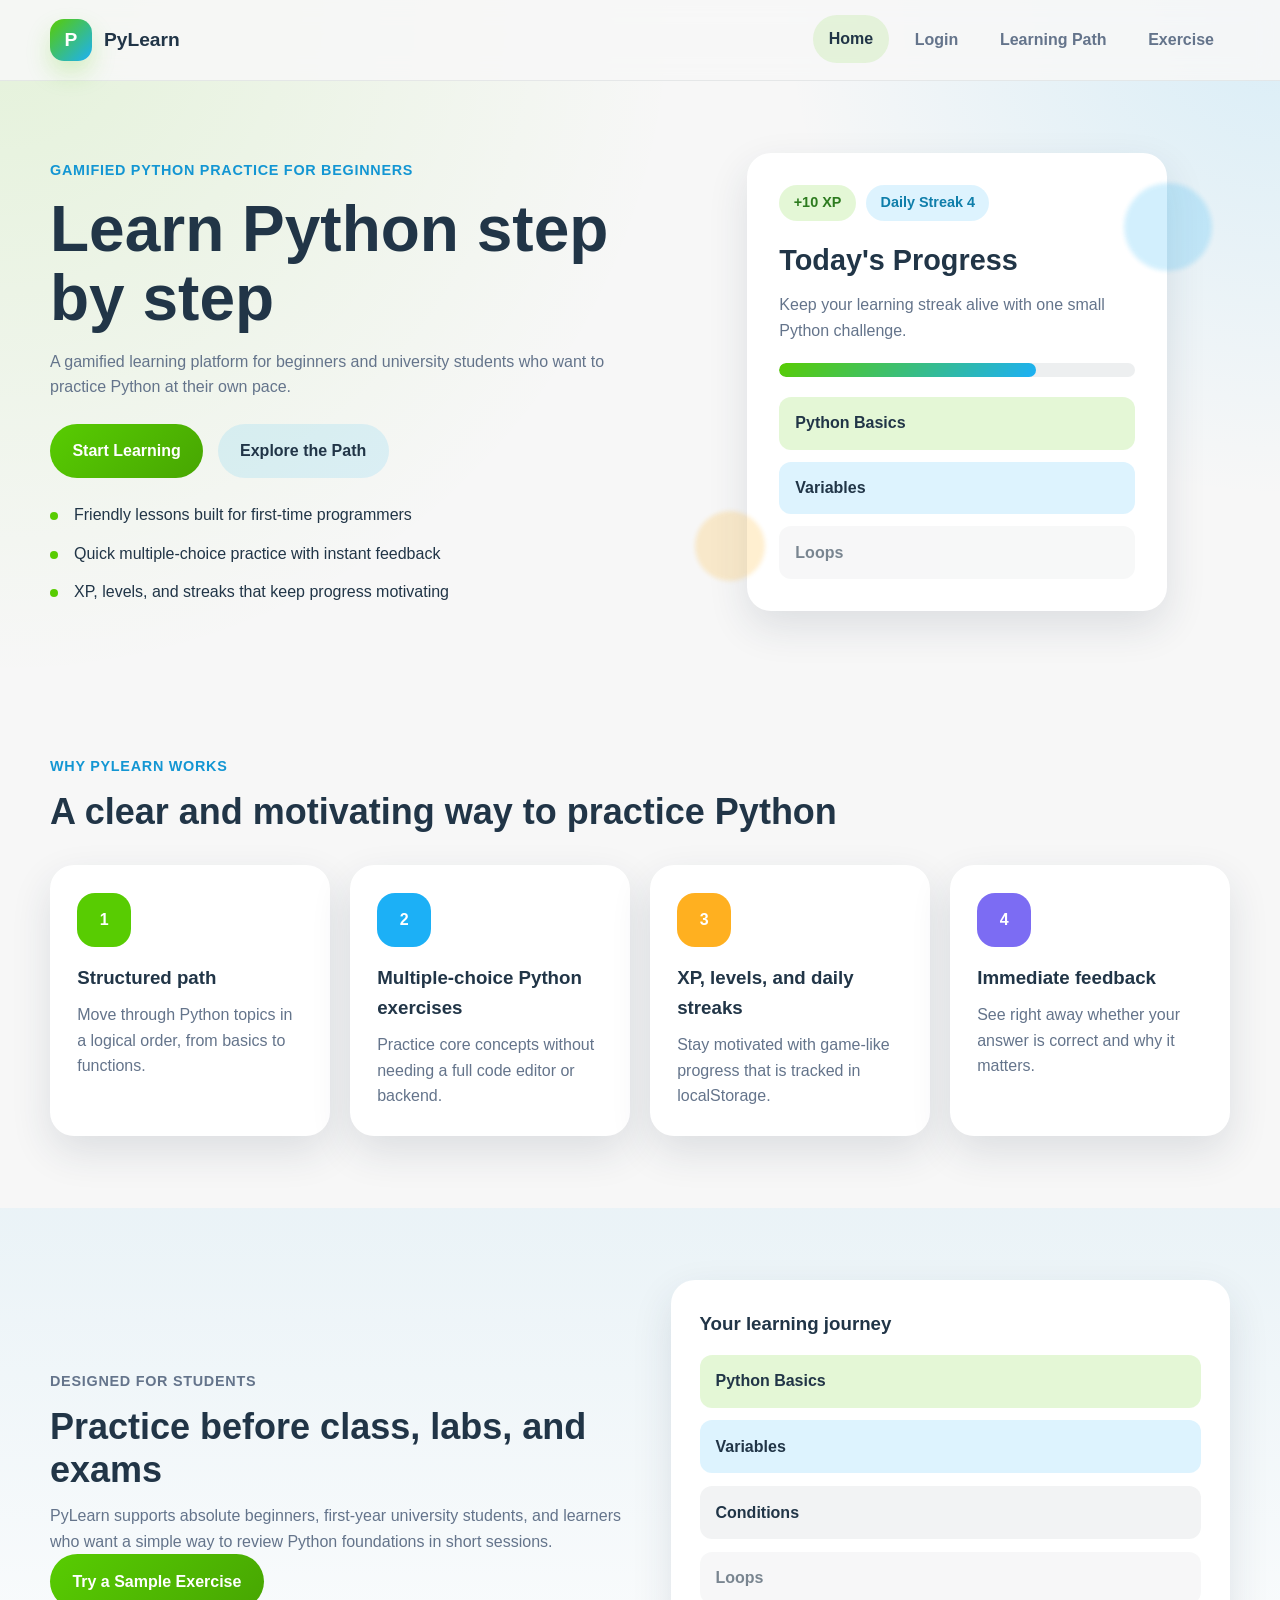
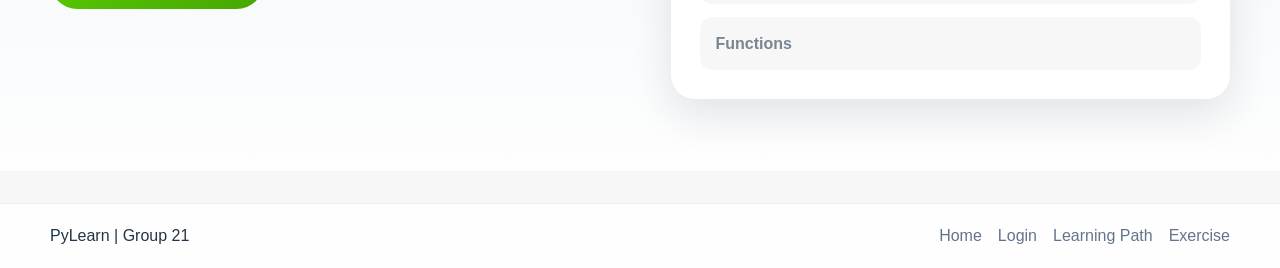
==== index.html @ 6ef7314d "Initial commit - PyLearn Group 21" ====
<!DOCTYPE html>
<html lang="en">
<head>
    <meta charset="UTF-8">
    <meta name="viewport" content="width=device-width, initial-scale=1.0">
    <title>PyLearn | Home</title>
    <link rel="stylesheet" href="css/style.css">
    <script src="js/app.js" defer></script>
</head>
<body class="page-home">
    <header class="site-header">
        <div class="container header-content">
            <a class="brand" href="index.html">
                <span class="brand-mark">P</span>
                <span class="brand-text">PyLearn</span>
            </a>

            <nav class="site-nav" aria-label="Main navigation">
                <ul class="nav-list">
                    <li><a class="nav-link active" href="index.html">Home</a></li>
                    <li><a class="nav-link" href="login.html">Login</a></li>
                    <li><a class="nav-link" href="path.html">Learning Path</a></li>
                    <li><a class="nav-link" href="exercise.html">Exercise</a></li>
                </ul>
            </nav>
        </div>
    </header>

    <main>
        <section class="hero section">
            <div class="container hero-grid">
                <div class="hero-copy fade-up">
                    <p class="eyebrow">Gamified Python practice for beginners</p>
                    <h1>Learn Python step by step</h1>
                    <p class="hero-text">
                        A gamified learning platform for beginners and university students who want to
                        practice Python at their own pace.
                    </p>

                    <div class="hero-actions">
                        <a class="btn btn-primary" href="login.html">Start Learning</a>
                        <a class="btn btn-secondary" href="path.html">Explore the Path</a>
                    </div>

                    <ul class="hero-points">
                        <li>Friendly lessons built for first-time programmers</li>
                        <li>Quick multiple-choice practice with instant feedback</li>
                        <li>XP, levels, and streaks that keep progress motivating</li>
                    </ul>
                </div>

                <div class="hero-visual">
                    <div class="dashboard-preview card floating-card">
                        <div class="preview-top">
                            <span class="pill success-pill">+10 XP</span>
                            <span class="pill blue-pill">Daily Streak 4</span>
                        </div>

                        <h2>Today&apos;s Progress</h2>
                        <p>Keep your learning streak alive with one small Python challenge.</p>

                        <div class="preview-progress">
                            <span class="preview-progress-bar"></span>
                        </div>

                        <div class="preview-stages">
                            <div class="preview-stage done">Python Basics</div>
                            <div class="preview-stage current">Variables</div>
                            <div class="preview-stage locked">Loops</div>
                        </div>
                    </div>

                    <div class="floating-orb orb-blue"></div>
                    <div class="floating-orb orb-yellow"></div>
                </div>
            </div>
        </section>

        <section class="section">
            <div class="container">
                <div class="section-heading">
                    <p class="eyebrow">Why PyLearn works</p>
                    <h2 class="section-title">A clear and motivating way to practice Python</h2>
                </div>

                <div class="feature-grid">
                    <article class="feature-card card fade-up">
                        <div class="feature-icon green-icon">1</div>
                        <h3>Structured path</h3>
                        <p>Move through Python topics in a logical order, from basics to functions.</p>
                    </article>

                    <article class="feature-card card fade-up">
                        <div class="feature-icon blue-icon">2</div>
                        <h3>Multiple-choice Python exercises</h3>
                        <p>Practice core concepts without needing a full code editor or backend.</p>
                    </article>

                    <article class="feature-card card fade-up">
                        <div class="feature-icon gold-icon">3</div>
                        <h3>XP, levels, and daily streaks</h3>
                        <p>Stay motivated with game-like progress that is tracked in localStorage.</p>
                    </article>

                    <article class="feature-card card fade-up">
                        <div class="feature-icon purple-icon">4</div>
                        <h3>Immediate feedback</h3>
                        <p>See right away whether your answer is correct and why it matters.</p>
                    </article>
                </div>
            </div>
        </section>

        <section class="section alt-section">
            <div class="container promo-grid">
                <div class="promo-copy">
                    <p class="eyebrow">Designed for students</p>
                    <h2 class="section-title">Practice before class, labs, and exams</h2>
                    <p>
                        PyLearn supports absolute beginners, first-year university students, and learners
                        who want a simple way to review Python foundations in short sessions.
                    </p>
                    <a class="btn btn-primary" href="exercise.html">Try a Sample Exercise</a>
                </div>

                <div class="mini-map card">
                    <h3>Your learning journey</h3>
                    <div class="mini-map-list">
                        <div class="mini-map-item completed-item">Python Basics</div>
                        <div class="mini-map-item current-item">Variables</div>
                        <div class="mini-map-item">Conditions</div>
                        <div class="mini-map-item locked-item">Loops</div>
                        <div class="mini-map-item locked-item">Functions</div>
                    </div>
                </div>
            </div>
        </section>
    </main>

    <footer class="site-footer">
        <div class="container footer-content">
            <p>PyLearn | Group 21</p>
            <div class="footer-links">
                <a href="index.html">Home</a>
                <a href="login.html">Login</a>
                <a href="path.html">Learning Path</a>
                <a href="exercise.html">Exercise</a>
            </div>
        </div>
    </footer>
</body>
</html>
---- css/style.css ----
:root {
    --color-primary: #58cc02;
    --color-primary-dark: #47a602;
    --color-accent: #1cb0f6;
    --color-accent-dark: #1396d3;
    --color-background: #f7f7f7;
    --color-surface: #ffffff;
    --color-text: #213547;
    --color-muted: #64748b;
    --color-warning: #ffb020;
    --color-danger: #ef5350;
    --color-success: #2eaf5d;
    --color-purple: #7c6cf3;
    --shadow-soft: 0 16px 40px rgba(33, 53, 71, 0.12);
    --shadow-hover: 0 22px 50px rgba(33, 53, 71, 0.18);
    --radius-lg: 24px;
    --radius-md: 18px;
    --radius-sm: 12px;
    --container-width: 1180px;
    --transition: 0.25s ease;
}

* {
    box-sizing: border-box;
    margin: 0;
    padding: 0;
}

html {
    scroll-behavior: smooth;
}

body {
    font-family: "Open Sans", "Trebuchet MS", "Segoe UI", sans-serif;
    font-size: 16px;
    line-height: 1.6;
    color: var(--color-text);
    background:
        radial-gradient(circle at top left, rgba(88, 204, 2, 0.12), transparent 30%),
        radial-gradient(circle at top right, rgba(28, 176, 246, 0.14), transparent 22%),
        var(--color-background);
    min-height: 100vh;
}

a {
    color: inherit;
    text-decoration: none;
}

img {
    max-width: 100%;
    display: block;
}

button,
input {
    font: inherit;
}

.container {
    width: min(100% - 2rem, var(--container-width));
    margin: 0 auto;
}

.section {
    padding: 4.5rem 0;
}

.alt-section {
    background: linear-gradient(180deg, rgba(28, 176, 246, 0.06), rgba(255, 255, 255, 0.85));
}

.section-heading {
    margin-bottom: 2rem;
}

.section-title {
    font-size: clamp(2rem, 3vw, 2.25rem);
    line-height: 1.2;
    margin-bottom: 0.75rem;
}

.eyebrow {
    color: var(--color-accent-dark);
    font-weight: 700;
    letter-spacing: 0.05em;
    text-transform: uppercase;
    font-size: 0.9rem;
    margin-bottom: 0.75rem;
}

.card {
    background: var(--color-surface);
    border-radius: var(--radius-lg);
    box-shadow: var(--shadow-soft);
}

.site-header {
    position: sticky;
    top: 0;
    z-index: 10;
    backdrop-filter: blur(14px);
    background: rgba(247, 247, 247, 0.88);
    border-bottom: 1px solid rgba(33, 53, 71, 0.08);
}

.header-content {
    display: flex;
    align-items: center;
    justify-content: space-between;
    gap: 1rem;
    padding: 1rem 0;
}

.brand {
    display: inline-flex;
    align-items: center;
    gap: 0.75rem;
    font-weight: 800;
    font-size: 1.2rem;
}

.brand-mark {
    width: 42px;
    height: 42px;
    display: grid;
    place-items: center;
    border-radius: 14px;
    background: linear-gradient(135deg, var(--color-primary), var(--color-accent));
    color: #ffffff;
    box-shadow: 0 12px 24px rgba(88, 204, 2, 0.22);
}

.nav-list {
    list-style: none;
    display: flex;
    align-items: center;
    gap: 0.6rem;
    flex-wrap: wrap;
    justify-content: flex-end;
}

.nav-link {
    display: inline-flex;
    align-items: center;
    justify-content: center;
    padding: 0.7rem 1rem;
    border-radius: 999px;
    font-weight: 700;
    color: var(--color-muted);
    transition: background-color var(--transition), color var(--transition), transform var(--transition);
}

.nav-link:hover,
.nav-link.active {
    background: rgba(88, 204, 2, 0.12);
    color: var(--color-text);
    transform: translateY(-1px);
}

.btn {
    display: inline-flex;
    align-items: center;
    justify-content: center;
    gap: 0.5rem;
    border: none;
    border-radius: 999px;
    padding: 0.9rem 1.4rem;
    font-weight: 800;
    cursor: pointer;
    transition: transform var(--transition), box-shadow var(--transition), background-color var(--transition);
}

.btn:hover {
    transform: translateY(-2px);
    box-shadow: var(--shadow-hover);
}

.btn-primary {
    color: #ffffff;
    background: linear-gradient(135deg, var(--color-primary), var(--color-primary-dark));
}

.btn-secondary {
    color: var(--color-text);
    background: rgba(28, 176, 246, 0.12);
}

.full-width {
    width: 100%;
}

.text-link {
    color: var(--color-accent-dark);
    font-weight: 700;
}

.text-link:hover {
    text-decoration: underline;
}

.hero-grid,
.promo-grid,
.auth-layout,
.dashboard-grid,
.exercise-layout {
    display: grid;
    gap: 2rem;
}

.hero-grid {
    align-items: center;
    grid-template-columns: 1.05fr 0.95fr;
}

.hero h1 {
    font-size: clamp(2.6rem, 6vw, 4rem);
    line-height: 1.08;
    margin-bottom: 1rem;
}

.hero-text {
    max-width: 42rem;
    color: var(--color-muted);
    margin-bottom: 1.5rem;
}

.hero-actions {
    display: flex;
    flex-wrap: wrap;
    gap: 0.9rem;
    margin-bottom: 1.5rem;
}

.hero-points,
.simple-list {
    list-style: none;
    display: grid;
    gap: 0.8rem;
}

.hero-points li,
.simple-list li {
    position: relative;
    padding-left: 1.5rem;
}

.hero-points li::before,
.simple-list li::before {
    content: "";
    position: absolute;
    top: 0.62rem;
    left: 0;
    width: 8px;
    height: 8px;
    border-radius: 50%;
    background: var(--color-primary);
}

.hero-visual {
    position: relative;
    min-height: 420px;
    display: flex;
    align-items: center;
    justify-content: center;
}

.dashboard-preview {
    position: relative;
    width: min(100%, 420px);
    padding: 2rem;
    overflow: hidden;
}

.dashboard-preview h2 {
    font-size: 1.8rem;
    margin-bottom: 0.6rem;
}

.dashboard-preview p {
    color: var(--color-muted);
    margin-bottom: 1.2rem;
}

.preview-top {
    display: flex;
    flex-wrap: wrap;
    gap: 0.65rem;
    margin-bottom: 1rem;
}

.pill {
    display: inline-flex;
    align-items: center;
    justify-content: center;
    border-radius: 999px;
    padding: 0.4rem 0.9rem;
    font-size: 0.9rem;
    font-weight: 700;
}

.success-pill {
    background: rgba(88, 204, 2, 0.16);
    color: #2d7b1f;
}

.blue-pill {
    background: rgba(28, 176, 246, 0.15);
    color: #0f7eaa;
}

.preview-progress {
    width: 100%;
    height: 14px;
    border-radius: 999px;
    background: rgba(33, 53, 71, 0.08);
    overflow: hidden;
    margin-bottom: 1.25rem;
}

.preview-progress-bar {
    display: block;
    width: 72%;
    height: 100%;
    border-radius: inherit;
    background: linear-gradient(135deg, var(--color-primary), var(--color-accent));
    animation: glowBar 2.8s ease-in-out infinite;
}

.preview-stages {
    display: grid;
    gap: 0.75rem;
}

.preview-stage,
.mini-map-item {
    padding: 0.85rem 1rem;
    border-radius: var(--radius-sm);
    font-weight: 700;
    background: rgba(33, 53, 71, 0.06);
}

.preview-stage.done,
.completed-item {
    background: rgba(88, 204, 2, 0.16);
}

.preview-stage.current,
.current-item {
    background: rgba(28, 176, 246, 0.15);
}

.preview-stage.locked,
.locked-item {
    opacity: 0.6;
}

.floating-card {
    animation: floatCard 3.8s ease-in-out infinite;
}

.floating-orb {
    position: absolute;
    border-radius: 50%;
    filter: blur(2px);
    opacity: 0.8;
}

.orb-blue {
    width: 88px;
    height: 88px;
    top: 30px;
    right: 18px;
    background: rgba(28, 176, 246, 0.24);
}

.orb-yellow {
    width: 70px;
    height: 70px;
    bottom: 30px;
    left: 10px;
    background: rgba(255, 176, 32, 0.26);
}

.feature-grid {
    display: grid;
    grid-template-columns: repeat(4, 1fr);
    gap: 1.25rem;
}

.feature-card {
    padding: 1.7rem;
    transition: transform var(--transition), box-shadow var(--transition);
}

.feature-card:hover,
.stage-card:hover,
.auth-card:hover,
.progress-card:hover,
.motivation-card:hover,
.quiz-card:hover,
.stat-panel:hover,
.tip-panel:hover {
    transform: translateY(-4px);
    box-shadow: var(--shadow-hover);
}

.feature-card h3 {
    margin-bottom: 0.6rem;
}

.feature-card p,
.promo-copy p,
.auth-intro p,
.card-subtitle,
.progress-summary,
.motivation-card p,
.tip-panel p,
#questionIntro {
    color: var(--color-muted);
}

.feature-icon {
    width: 54px;
    height: 54px;
    display: grid;
    place-items: center;
    border-radius: 18px;
    margin-bottom: 1rem;
    color: #ffffff;
    font-weight: 800;
}

.green-icon {
    background: var(--color-primary);
}

.blue-icon {
    background: var(--color-accent);
}

.gold-icon {
    background: var(--color-warning);
}

.purple-icon {
    background: var(--color-purple);
}

.promo-grid {
    align-items: center;
    grid-template-columns: 1fr 0.95fr;
}

.mini-map {
    padding: 1.8rem;
}

.mini-map h3 {
    margin-bottom: 1rem;
}

.mini-map-list {
    display: grid;
    gap: 0.8rem;
}

.auth-layout {
    grid-template-columns: 1fr minmax(320px, 420px);
    align-items: center;
}

.auth-benefits,
.auth-card {
    padding: 2rem;
}

.auth-card h2 {
    margin-bottom: 0.3rem;
}

.auth-form {
    margin-top: 1.5rem;
}

.form-group {
    display: grid;
    gap: 0.45rem;
    margin-bottom: 1.1rem;
}

.form-group label {
    font-weight: 700;
}

.form-group input {
    border: 1px solid rgba(33, 53, 71, 0.14);
    border-radius: 14px;
    padding: 0.95rem 1rem;
    transition: border-color var(--transition), box-shadow var(--transition);
    background: #ffffff;
}

.form-group input:focus {
    outline: none;
    border-color: var(--color-accent);
    box-shadow: 0 0 0 4px rgba(28, 176, 246, 0.12);
}

.welcome-banner {
    display: flex;
    align-items: center;
    justify-content: space-between;
    gap: 1rem;
    padding: 2rem;
    margin-bottom: 2rem;
    border-radius: var(--radius-lg);
    background: linear-gradient(135deg, rgba(88, 204, 2, 0.14), rgba(28, 176, 246, 0.14));
}

.dashboard-grid {
    grid-template-columns: 1.15fr 0.85fr;
    margin-bottom: 2.5rem;
}

.progress-card,
.motivation-card,
.quiz-card,
.stat-panel,
.tip-panel {
    padding: 1.8rem;
}

.stats-grid {
    display: grid;
    grid-template-columns: repeat(3, 1fr);
    gap: 1rem;
    margin: 1.5rem 0;
}

.stat-box,
.sidebar-stat {
    padding: 1rem;
    border-radius: var(--radius-md);
    background: rgba(33, 53, 71, 0.05);
}

.stat-label,
.sidebar-stat span {
    display: block;
    color: var(--color-muted);
    font-size: 0.95rem;
    margin-bottom: 0.25rem;
}

.stat-box strong,
.sidebar-stat strong {
    font-size: 1.7rem;
}

.progress-labels {
    display: flex;
    align-items: center;
    justify-content: space-between;
    gap: 1rem;
    font-weight: 700;
    margin-bottom: 0.7rem;
}

.progress-bar {
    width: 100%;
    height: 16px;
    background: rgba(33, 53, 71, 0.08);
    border-radius: 999px;
    overflow: hidden;
}

.progress-fill {
    display: block;
    height: 100%;
    width: 0;
    border-radius: inherit;
    background: linear-gradient(135deg, var(--color-primary), var(--color-accent));
    transition: width 0.45s ease;
}

.progress-summary {
    margin-top: 0.75rem;
}

.path-map {
    display: grid;
    grid-template-columns: repeat(auto-fit, minmax(210px, 1fr));
    gap: 1.25rem;
}

.stage-card {
    position: relative;
    padding: 1.45rem;
    border-radius: var(--radius-lg);
    background: var(--color-surface);
    box-shadow: var(--shadow-soft);
    cursor: pointer;
    transition: transform var(--transition), box-shadow var(--transition), border-color var(--transition);
    border: 2px solid transparent;
}

.stage-card:nth-child(even) {
    transform: translateY(18px);
}

.stage-card.selected {
    border-color: var(--color-accent);
}

.stage-card.locked {
    cursor: not-allowed;
    opacity: 0.72;
    background: rgba(255, 255, 255, 0.7);
}

.stage-card.completed {
    background: linear-gradient(180deg, rgba(88, 204, 2, 0.14), #ffffff);
}

.stage-card.current {
    background: linear-gradient(180deg, rgba(28, 176, 246, 0.14), #ffffff);
}

.stage-number {
    width: 54px;
    height: 54px;
    display: grid;
    place-items: center;
    border-radius: 50%;
    font-weight: 800;
    color: #ffffff;
    margin-bottom: 1rem;
}

.stage-card.completed .stage-number {
    background: var(--color-primary);
}

.stage-card.current .stage-number {
    background: var(--color-accent);
}

.stage-card.locked .stage-number {
    background: #aab6c2;
}

.stage-card h3 {
    margin-bottom: 0.45rem;
}

.stage-description {
    color: var(--color-muted);
    min-height: 3.6rem;
}

.stage-footer {
    display: flex;
    align-items: center;
    justify-content: space-between;
    gap: 1rem;
    margin-top: 1.2rem;
}

.stage-status {
    display: inline-flex;
    align-items: center;
    border-radius: 999px;
    padding: 0.35rem 0.75rem;
    font-size: 0.9rem;
    font-weight: 700;
}

.stage-card.completed .stage-status {
    background: rgba(88, 204, 2, 0.16);
}

.stage-card.current .stage-status {
    background: rgba(28, 176, 246, 0.14);
}

.stage-card.locked .stage-status {
    background: rgba(33, 53, 71, 0.08);
}

.stage-link {
    font-weight: 700;
    color: var(--color-accent-dark);
}

.stage-link.disabled {
    color: var(--color-muted);
}

.exercise-layout {
    grid-template-columns: minmax(0, 1.35fr) minmax(280px, 0.65fr);
    align-items: start;
}

.exercise-header {
    margin-bottom: 1.6rem;
}

.quiz-top {
    display: flex;
    align-items: center;
    justify-content: space-between;
    gap: 1rem;
    flex-wrap: wrap;
    margin-bottom: 1rem;
}

.question-counter,
.topic-pill {
    display: inline-flex;
    align-items: center;
    justify-content: center;
    border-radius: 999px;
    padding: 0.45rem 0.9rem;
    font-size: 0.92rem;
    font-weight: 700;
}

.question-counter {
    background: rgba(33, 53, 71, 0.08);
}

.topic-pill {
    background: rgba(88, 204, 2, 0.14);
}

.quiz-card h2 {
    font-size: 1.55rem;
    margin-bottom: 1.2rem;
}

.options-group {
    border: none;
    display: grid;
    gap: 0.85rem;
}

.option-label {
    display: flex;
    align-items: center;
    gap: 0.85rem;
    padding: 1rem;
    border: 2px solid rgba(33, 53, 71, 0.08);
    border-radius: var(--radius-md);
    background: #ffffff;
    cursor: pointer;
    transition: border-color var(--transition), transform var(--transition), background-color var(--transition);
}

.option-label:hover {
    transform: translateX(3px);
    border-color: rgba(28, 176, 246, 0.35);
}

.option-label input {
    accent-color: var(--color-primary);
}

.option-marker {
    width: 34px;
    height: 34px;
    display: grid;
    place-items: center;
    border-radius: 50%;
    background: rgba(28, 176, 246, 0.12);
    font-weight: 800;
    color: var(--color-accent-dark);
    flex-shrink: 0;
}

.practice-note {
    margin-top: 1rem;
    color: var(--color-muted);
    font-weight: 600;
}

.quiz-actions {
    display: flex;
    flex-wrap: wrap;
    align-items: center;
    gap: 0.9rem;
    margin-top: 1.4rem;
}

.feedback-box {
    margin-top: 1.5rem;
    padding: 1.4rem 1.5rem;
    border-radius: var(--radius-lg);
    border-left: 6px solid transparent;
    background: #ffffff;
    box-shadow: var(--shadow-soft);
}

.feedback-box h3 {
    margin-bottom: 0.4rem;
}

.feedback-box.show {
    animation: popIn 0.35s ease;
}

.feedback-box.info {
    border-left-color: var(--color-accent);
}

.feedback-box.success {
    border-left-color: var(--color-success);
    background: linear-gradient(135deg, rgba(88, 204, 2, 0.13), #ffffff);
}

.feedback-box.error {
    border-left-color: var(--color-danger);
    background: linear-gradient(135deg, rgba(239, 83, 80, 0.12), #ffffff);
}

.exercise-sidebar {
    display: grid;
    gap: 1.25rem;
}

.sidebar-stat + .sidebar-stat {
    margin-top: 0.9rem;
}

.message {
    display: none;
    margin-top: 1rem;
    padding: 0.95rem 1rem;
    border-radius: var(--radius-md);
    font-weight: 700;
}

.message.show {
    display: block;
    animation: fadeSlide 0.35s ease;
}

.message.success {
    background: rgba(88, 204, 2, 0.16);
    color: #236c18;
}

.message.error {
    background: rgba(239, 83, 80, 0.14);
    color: #b33532;
}

.message.info {
    background: rgba(28, 176, 246, 0.13);
    color: #116f9f;
}

.site-footer {
    margin-top: 2rem;
    border-top: 1px solid rgba(33, 53, 71, 0.08);
    background: rgba(255, 255, 255, 0.84);
}

.footer-content {
    display: flex;
    align-items: center;
    justify-content: space-between;
    gap: 1rem;
    padding: 1.2rem 0;
    flex-wrap: wrap;
}

.footer-links {
    display: flex;
    flex-wrap: wrap;
    gap: 1rem;
    color: var(--color-muted);
}

.footer-links a:hover {
    color: var(--color-text);
}

.fade-up {
    animation: fadeUp 0.7s ease both;
}

.sr-only {
    position: absolute;
    width: 1px;
    height: 1px;
    padding: 0;
    margin: -1px;
    overflow: hidden;
    clip: rect(0, 0, 0, 0);
    white-space: nowrap;
    border: 0;
}

@keyframes fadeUp {
    from {
        opacity: 0;
        transform: translateY(18px);
    }

    to {
        opacity: 1;
        transform: translateY(0);
    }
}

@keyframes floatCard {
    0%,
    100% {
        transform: translateY(0);
    }

    50% {
        transform: translateY(-8px);
    }
}

@keyframes glowBar {
    0%,
    100% {
        filter: saturate(1);
    }

    50% {
        filter: saturate(1.2);
    }
}

@keyframes popIn {
    from {
        opacity: 0;
        transform: scale(0.96);
    }

    to {
        opacity: 1;
        transform: scale(1);
    }
}

@keyframes fadeSlide {
    from {
        opacity: 0;
        transform: translateY(8px);
    }

    to {
        opacity: 1;
        transform: translateY(0);
    }
}

@media (max-width: 980px) {
    .hero-grid,
    .promo-grid,
    .auth-layout,
    .dashboard-grid,
    .exercise-layout {
        grid-template-columns: 1fr;
    }

    .feature-grid {
        grid-template-columns: repeat(2, 1fr);
    }

    .stage-card:nth-child(even) {
        transform: none;
    }
}

@media (max-width: 720px) {
    .section {
        padding: 3.5rem 0;
    }

    .header-content,
    .welcome-banner,
    .footer-content {
        flex-direction: column;
        align-items: flex-start;
    }

    .site-nav,
    .nav-list {
        width: 100%;
    }

    .nav-list {
        justify-content: flex-start;
    }

    .feature-grid,
    .stats-grid {
        grid-template-columns: 1fr;
    }

    .hero-visual {
        min-height: auto;
    }

    .quiz-actions {
        align-items: stretch;
    }

    .quiz-actions .btn,
    .quiz-actions .text-link {
        width: 100%;
        justify-content: center;
    }

    .quiz-top {
        align-items: flex-start;
    }
}
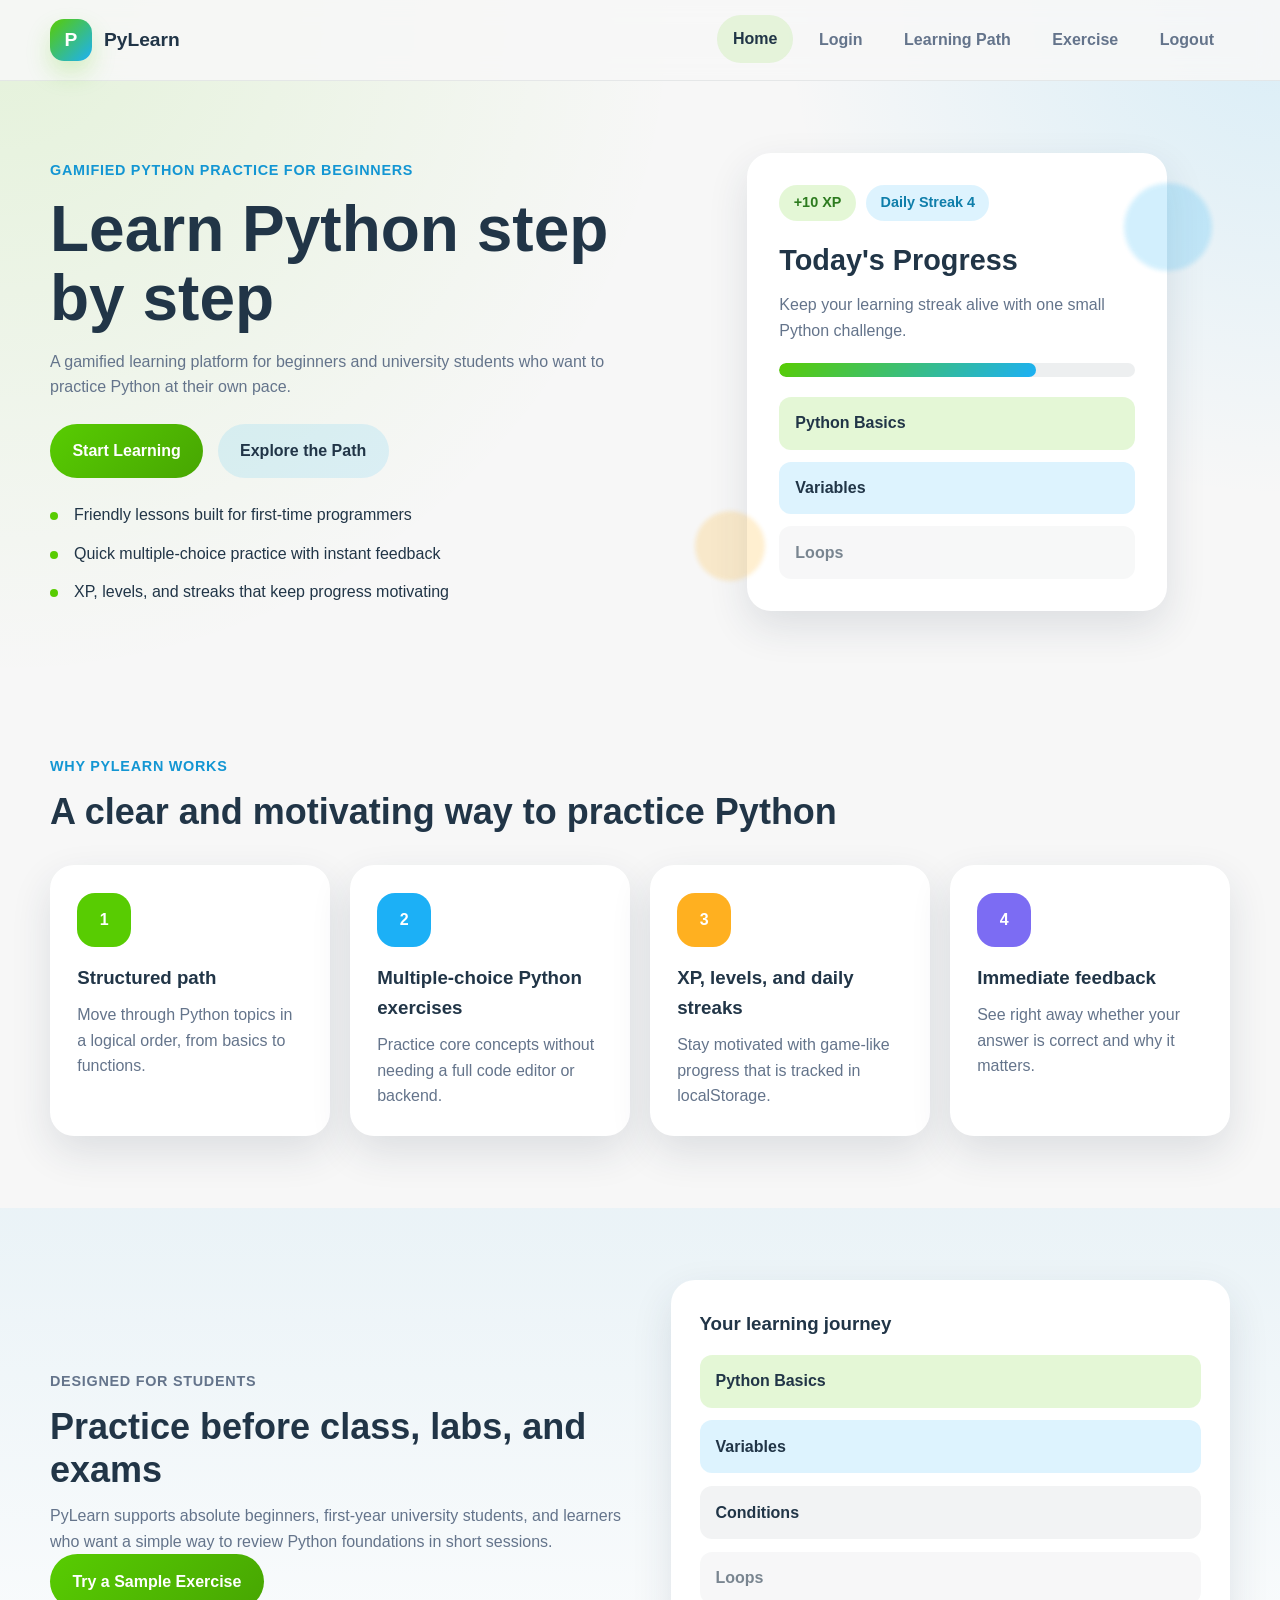
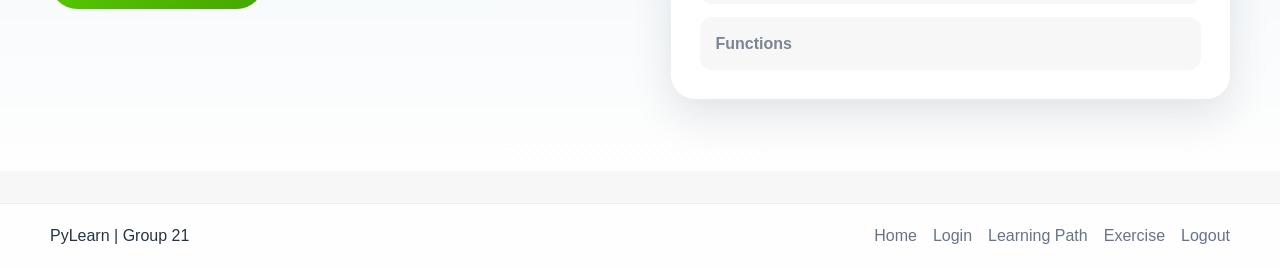
==== commit 591c4ec7: "Add login guard and logout" ====
--- a/index.html
+++ b/index.html
@@ -21,6 +21,7 @@
                     <li><a class="nav-link" href="login.html">Login</a></li>
                     <li><a class="nav-link" href="path.html">Learning Path</a></li>
                     <li><a class="nav-link" href="exercise.html">Exercise</a></li>
+                    <li><a class="nav-link logout-link" href="login.html" data-logout>Logout</a></li>
                 </ul>
             </nav>
         </div>
@@ -145,6 +146,7 @@
                 <a href="login.html">Login</a>
                 <a href="path.html">Learning Path</a>
                 <a href="exercise.html">Exercise</a>
+                <a href="login.html" data-logout>Logout</a>
             </div>
         </div>
     </footer>
